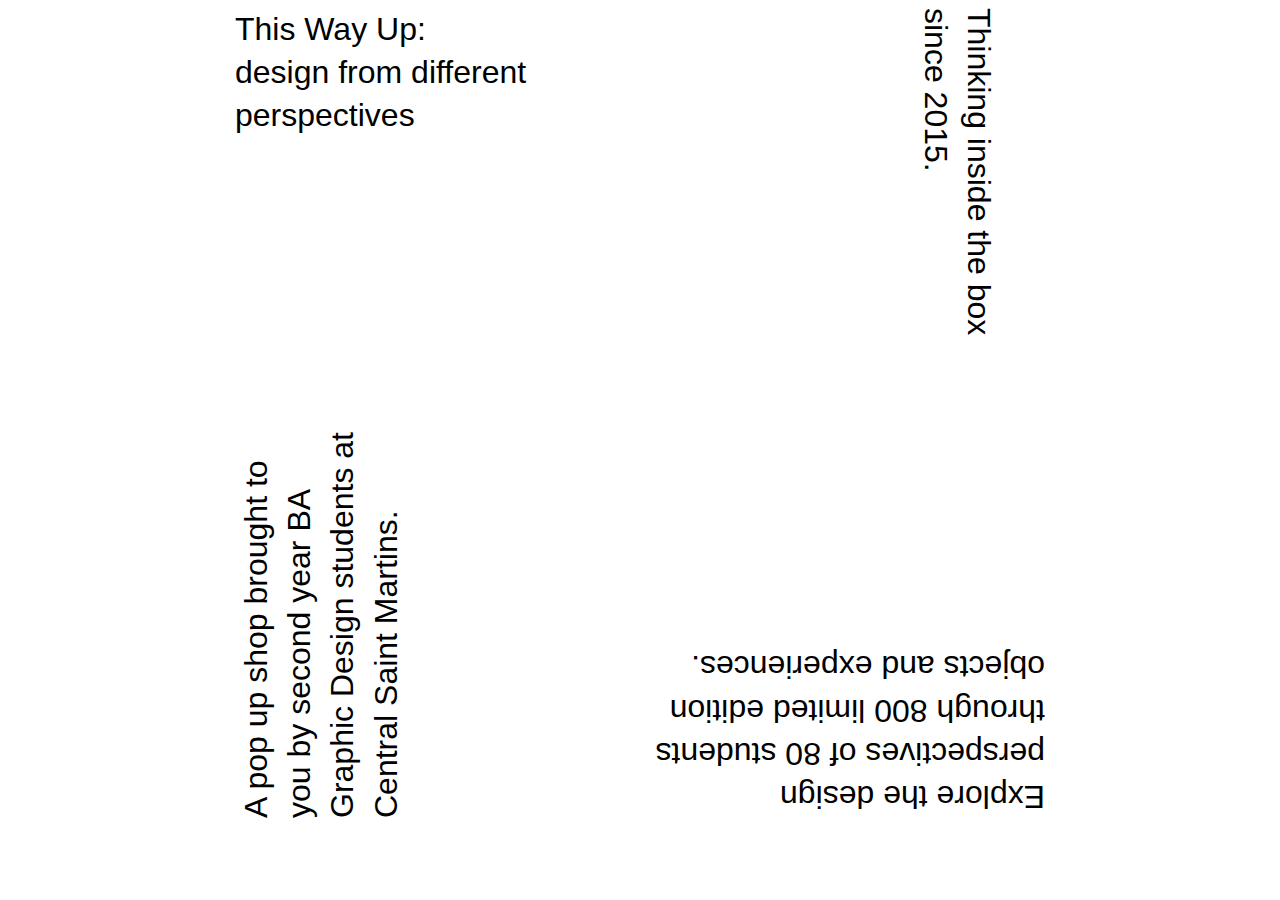
==== infoPages/about.html @ 142f73a6 "New main page" ====
<!DOCTYPE html>
<!--[if lt IE 7]>      <html class="no-js lt-ie9 lt-ie8 lt-ie7"> <![endif]-->
<!--[if IE 7]>         <html class="no-js lt-ie9 lt-ie8"> <![endif]-->
<!--[if IE 8]>         <html class="no-js lt-ie9"> <![endif]-->
<!--[if gt IE 8]><!--> <html class="no-js"> <!--<![endif]-->
    <head>
        <meta charset="utf-8">
        <meta http-equiv="X-UA-Compatible" content="IE=edge,chrome=1">
        <title>About This Way Up</title>
        <meta name="description" content="About This Way Up">
        
        <link rel="author" href=""/>

        <!--iOS -->
        <meta name="viewport" content="width=device-width, initial-scale=1.0">
        
        
        <!-- Place favicon.ico and apple-touch-icon.png in the root directory -->

        <link rel="stylesheet" href="styles/normalize.css">
        <link rel="stylesheet" href="styles/style.css">
        <script src="https://ajax.googleapis.com/ajax/libs/jquery/2.1.3/jquery.min.js"></script>

    </head>
    <body>

        <!--[if lt IE 9]>
            <p class="chromeframe">You are using an <strong>outdated</strong> browser. Please <a href="http://browsehappy.com/">upgrade your browser</a> or <a href="http://www.google.com/chromeframe/?redirect=true">activate Google Chrome Frame</a> to improve your experience.</p>
        <![endif]-->
			
		<div id="page-content3" class="page-content">
            <div id="nameList1" class="nameList larger">This Way Up:<br>design from different perspectives</div>
            <div id="nameList2" class="nameList larger">Thinking inside the box since 2015.</div> 
            <div id="nameList3" class="nameList larger">A pop up shop brought to you by second year BA Graphic Design students at Central Saint Martins.</div>
            <div id="nameList4" class="nameList larger">Explore the design perspectives of 80 students through 800 limited edition objects and experiences.</div>
        </div>

        <script src="scripts/custom.js"></script>
    </body>
</html>
---- infoPages/styles/style.css ----
/*@font-face {
    font-family: "Cooper Hewitt";
    src: url(fonts/CooperHewitt-Medium.woff);
    font-weight: normal;
}
@font-face {
    font-family: "Cooper Hewitt";
    src: url(fonts/CooperHewitt-Bold.woff);
    font-weight: bold;
}*/

/* default settings (layout only, NOT for typographic details) */

a:link{
	text-decoration:none;
	color:#c30;
}

a:visited{
	text-decoration:none;
	color:#a10;
}

body{
	background-color:#fff;
	font-family: "Cooper Hewitt", "Helvetica", sans-serif;
    line-height: 1.5em;
}


/* default typography presets */


h1{
	font-family: "Cooper Hewitt", "Helvetica", sans-serif;
	font-size: 4em;
}
h2{
	font-family: "Cooper Hewitt", "Helvetica", sans-serif;
	font-size:3em;
}
h3{
	font-size:2em;
}
h4{
	font-size:1.5em;
}
h5{
	font-size:1em;
}
h6{
	font-size:0.5em;
}
p{

}

div{

}



/* custom modifications */
.nameList{
    /*display:inline-block;*/
    position:relative;
    width:20%;
    float:left;
}
#page-content1 .nameList, #page-content2 .nameList{
    -webkit-column-count:2;
}
#page-content2 #nameList1{
    -webkit-column-count:1;
}
#nameList1{
    top:0em;
    left:0em;
    width:40vh;
    height:40vh;
}
#nameList2{
    transform: rotate(90deg);
    top:0em;
    right:0em;
    width:45vh;
    height:45vh;
}
#nameList3{
    transform: rotate(-90deg);
    bottom:0em;
    right:0em;
    width:45vh;
    height:45vh;
}
#nameList4{
    transform: rotate(180deg);
    bottom:0em;
    left:0em;
    width:45vh;
    height:45vh;
}

/* transform test */
.page-content{
    overflow:hidden;
    height:90vh;
    width:90vh;
    margin:0 auto;
    transform: rotate(0deg);
}

#mainLogo{
    width:100%;
    height:100%;
}

.header2{
    font-size:1.5em;
    font-weight: bold;
    line-height:1.2em;
}
.larger{
    font-size: 2em;
    line-height: 1.35em;
}

/* responsive design */

@media
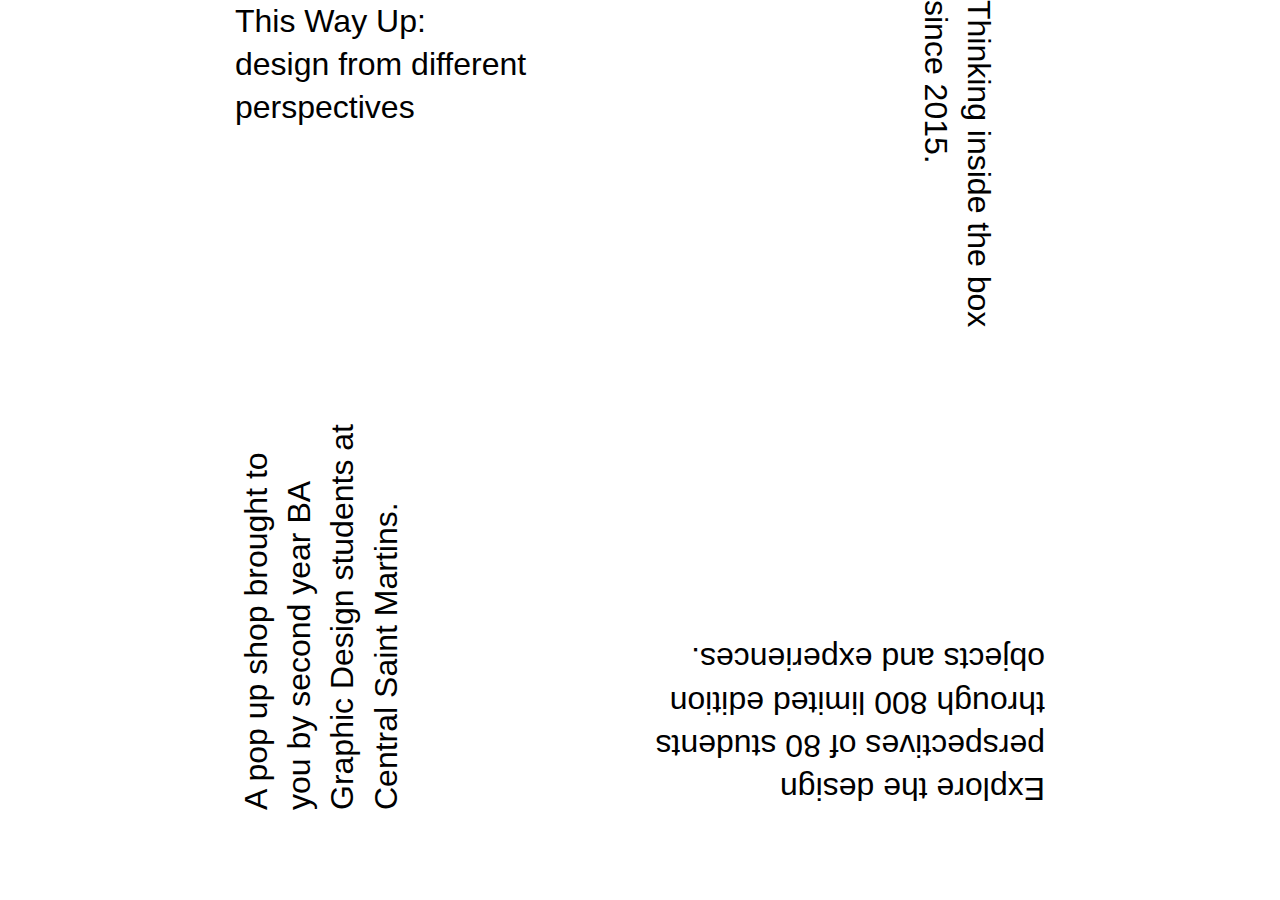
==== commit 0e98f1d1: "Merged InfoPages and main" ====
--- a/infoPages/about.html
+++ b/infoPages/about.html
@@ -17,10 +17,10 @@
         
         <!-- Place favicon.ico and apple-touch-icon.png in the root directory -->
 
-        <link rel="stylesheet" href="styles/normalize.css">
-        <link rel="stylesheet" href="styles/style.css">
+        <link rel="stylesheet" href="../styles/normalize.css">
+        <link rel="stylesheet" href="../styles/style.css">
         <script src="https://ajax.googleapis.com/ajax/libs/jquery/2.1.3/jquery.min.js"></script>
-
+        <script src="../scripts/script.js"></script>
     </head>
     <body>
 
@@ -34,7 +34,5 @@
             <div id="nameList3" class="nameList larger">A pop up shop brought to you by second year BA Graphic Design students at Central Saint Martins.</div>
             <div id="nameList4" class="nameList larger">Explore the design perspectives of 80 students through 800 limited edition objects and experiences.</div>
         </div>
-
-        <script src="scripts/custom.js"></script>
     </body>
 </html>
--- a/styles/style.css
+++ b/styles/style.css
@@ -0,0 +1,387 @@
+@font-face {
+    font-family: "Cooper Hewitt";
+    src: url(fonts/CooperHewitt-Medium.woff);
+    font-weight: normal;
+}
+@font-face {
+    font-family: "Cooper Hewitt";
+    src: url(fonts/CooperHewitt-Bold.woff);
+    font-weight: bold;
+}
+
+/* default settings (layout only, NOT for typographic details) */
+
+a:link{
+	text-decoration:none;
+	color:#c30;
+}
+
+a:visited{
+	text-decoration:none;
+	color:#a10;
+}
+
+body{
+	background-color:#fff;
+	font-family: "Cooper Hewitt", "Helvetica", sans-serif;
+    line-height: 1.5em;
+    overflow: hidden;
+}
+
+
+/* default typography presets */
+
+
+h1{
+	font-family: "Cooper Hewitt", "Helvetica", sans-serif;
+	font-size: 4em;
+}
+h2{
+	font-family: "Cooper Hewitt", "Helvetica", sans-serif;
+	font-size:3em;
+}
+h3{
+	font-size:2em;
+}
+h4{
+	font-size:1.5em;
+}
+h5{
+	font-size:1em;
+}
+h6{
+	font-size:0.5em;
+}
+p{
+
+}
+
+div{
+
+}
+
+
+
+/* custom modifications */
+.nameList{
+    /*display:inline-block;*/
+    position:relative;
+    width:20%;
+    float:left;
+}
+#page-content1 .nameList, #page-content2 .nameList{
+    -webkit-column-count:2;
+}
+#page-content2 #nameList1{
+    -webkit-column-count:1;
+}
+#nameList1{
+    top:0em;
+    left:0em;
+    width:40vh;
+    height:40vh;
+}
+#nameList2{
+    transform: rotate(90deg);
+    top:0em;
+    right:0em;
+    width:45vh;
+    height:45vh;
+}
+#nameList3{
+    transform: rotate(-90deg);
+    bottom:0em;
+    right:0em;
+    width:45vh;
+    height:45vh;
+}
+#nameList4{
+    transform: rotate(180deg);
+    bottom:0em;
+    left:0em;
+    width:45vh;
+    height:45vh;
+}
+
+/* transform test */
+.page-content{
+    overflow:hidden;
+    height:90vh;
+    width:90vh;
+    margin:0 auto;
+    transform: rotate(0deg);
+}
+
+#mainLogo{
+    width:100%;
+    height:100%;
+}
+
+.header2{
+    font-size:1.5em;
+    font-weight: bold;
+    line-height:1.2em;
+}
+.larger{
+    font-size: 2em;
+    line-height: 1.35em;
+}
+
+
+/* By Jordan Woodage */
+.it, span, .cube .side {
+    display: inline-block;
+}
+.show {
+    opacity: 1 !important;
+}
+.hide {
+    opacity: 0 !important;
+}
+* {
+    -webkit-box-sizing: border-box;
+    -moz-box-sizing: border-box;
+    box-sizing: border-box;
+}
+.main {
+    width: 100vw;
+    height: 90vh;
+    overflow: hidden;
+}
+.cube, .cube .side {
+    width: 500px;
+    height: 500px;
+    background: rgba(255, 255, 255, 0.9);
+    -webkit-box-shadow: inset 0 0 0 20px #000;
+    /*  0 0 0px 1px #ff0000; */
+
+    -moz-box-shadow: inset 0 0 0 10px #334455;
+    /* , 0 0 0px 1px #334455; */
+
+    -webkit-transform-style: preserve-3d;
+    -moz-transform-style: preserve-3d;
+    -ms-transform-style: preserve-3d;
+    -o-transform-style: preserve-3d;
+    transform-style: preserve-3d;
+    /*background: url(http://www.upwaythis.com/images/logo-2.png) #fff;
+    background-size: 90%;
+    background-position: 50% 50%;*/
+}
+.cube .side {
+    position: absolute;
+    top: 0;
+    left: 0;
+}
+.cube .top {
+    top: -500px;
+    -webkit-transform: rotateX(90deg);
+    -moz-transform: rotateX(90deg);
+    -ms-transform: rotateX(90deg);
+    -o-transform: rotateX(90deg);
+    transform: rotateX(90deg);
+    -webkit-transform-origin: 50% 100%;
+    -moz-transform-origin: 50% 100%;
+    -ms-transform-origin: 50% 100%;
+    -o-transform-origin: 50% 100%;
+    transform-origin: 50% 100%;
+    background: url(http://www.upwaythis.com/images/logo-3.png) #fff;
+    background-size: 90%;
+    background-position: 50% 50%;
+}
+.cube .left {
+    left: -500px;
+    -webkit-transform: rotateY(-90deg);
+    -moz-transform: rotateY(-90deg);
+    -ms-transform: rotateY(-90deg);
+    -o-transform: rotateY(-90deg);
+    transform: rotateY(-90deg);
+    -webkit-transform-origin: 100% 50%;
+    -moz-transform-origin: 100% 50%;
+    -ms-transform-origin: 100% 50%;
+    -o-transform-origin: 100% 50%;
+    transform-origin: 100% 50%;
+    background: #fff;
+    background-size: 90%;
+    background-position: 50% 50%;
+}
+.cube .right {
+    left: 500px;
+    -webkit-transform: rotateY(90deg);
+    -moz-transform: rotateY(90deg);
+    -ms-transform: rotateY(90deg);
+    -o-transform: rotateY(90deg);
+    transform: rotateY(90deg);
+    -webkit-transform-origin: 0% 50%;
+    -moz-transform-origin: 0% 50%;
+    -ms-transform-origin: 0% 50%;
+    -o-transform-origin: 0% 50%;
+    transform-origin: 0% 50%;
+    background: #fff;
+    background-size: 90%;
+    background-position: 50% 50%;
+}
+.cube .bottom {
+    top: 500px;
+    -webkit-transform: rotateX(-90deg);
+    -moz-transform: rotateX(-90deg);
+    -ms-transform: rotateX(-90deg);
+    -o-transform: rotateX(-90deg);
+    transform: rotateX(-90deg);
+    -webkit-transform-origin: 50% 0%;
+    -moz-transform-origin: 50% 0%;
+    -ms-transform-origin: 50% 0%;
+    -o-transform-origin: 50% 0%;
+    transform-origin: 50% 0%;
+    background: url(http://www.upwaythis.com/images/logo-3.png) #fff;
+    background-size: 90%;
+    background-position: 50% 50%;
+}
+.cube .bottom .back {
+    top: 500px;
+    -webkit-transform: rotateX(-90deg);
+    -moz-transform: rotateX(-90deg);
+    -ms-transform: rotateX(-90deg);
+    -o-transform: rotateX(-90deg);
+    transform: rotateX(-90deg);
+    -webkit-transform-origin: 50% 0%;
+    -moz-transform-origin: 50% 0%;
+    -ms-transform-origin: 50% 0%;
+    -o-transform-origin: 50% 0%;
+    transform-origin: 50% 0%;
+    background: url(http://www.upwaythis.com/images/logo-4.png) #fff;
+    background-size: 90%;
+    background-position: 50% 50%;
+}
+/* Slides ------------------------------------------------------------------ */
+
+.wrap {
+    -webkit-perspective: 800px;
+    perspective: 800px;
+    -webkit-perspective-origin: 50vw 30vh;
+    perspective-origin: 50vw 30vh;
+    position: absolute;
+    top: 0%;
+    left: 0%;
+    width: 100vw;
+    height: 100vh;
+    overflow: hidden;
+}
+.cube {
+    transform: translate3d(50%, 30%, -1000px);
+    -webkit-transform-origin: 50% 50% -250px;
+    background: url(http://www.upwaythis.com/images/logo-2.png) #fff;
+    background-size: 90%;
+    background-position: 50% 50%;
+}
+.cube.rotate {
+    -webkit-animation: rotate-cube-slow 8s linear infinite;
+    -moz-animation: rotate-cube-slow 8s linear infinite;
+    -ms-animation: rotate-cube-slow 8s linear infinite;
+    -o-animation: rotate-cube-slow 8s linear infinite;
+    animation: rotate-cube-slow 8s linear infinite;
+}
+.cube .flat {
+    -webkit-transition: all 1.3s linear;
+    -moz-transition: all 1.3s linear;
+    -ms-transition: all 1.3s linear;
+    -o-transition: all 1.3s linear;
+    transition: all 1.3s ease-in;
+}
+.cube .top.flat {
+    -webkit-transform: rotateX(0deg);
+    -moz-transform: rotateX(0deg);
+    -ms-transform: rotateX(0deg);
+    -o-transform: rotateX(0deg);
+    transform: rotateX(0deg);
+    top: -480px;
+}
+.cube .left.flat {
+    -webkit-transform: rotateY(0deg);
+    -moz-transform: rotateY(0deg);
+    -ms-transform: rotateY(0deg);
+    -o-transform: rotateY(0deg);
+    transform: rotateY(0deg);
+    left: -480px;
+}
+.cube .right.flat {
+    -webkit-transform: rotateY(0deg);
+    -moz-transform: rotateY(0deg);
+    -ms-transform: rotateY(0deg);
+    -o-transform: rotateY(0deg);
+    transform: rotateY(0deg);
+    left: 480px;
+}
+.cube .bottom.flat {
+    -webkit-transform: rotateX(0deg);
+    -moz-transform: rotateX(0deg);
+    -ms-transform: rotateX(0deg);
+    -o-transform: rotateX(0deg);
+    transform: rotateX(0deg);
+    top: 480px;
+}
+.cube .back.flat {
+    -webkit-transform: rotateX(0deg);
+    -moz-transform: rotateX(0deg);
+    -ms-transform: rotateX(0deg);
+    -o-transform: rotateX(0deg);
+    transform: rotateX(0deg);
+    top: 480px;
+}
+.cube.flat {
+    box-shadow: inset 0 0 0 20px #000;
+    background-size: 40%;
+    background-position: 10% 10%;
+    background-repeat: no-repeat;
+}
+.cube .flat {
+    background: #fff;
+}
+.return-flat {
+    transform: rotateX(0deg), rotateY(0deg);
+    transition: all 2.3s ease-in;
+}
+.flat .rotate-button {
+    background: url('http://www.jordanwoodage.com/rotatebutton.svg');
+    width: 50px;
+    height: 50px;
+    background-repeat: no-repeat;
+    top: 45%;
+    left: 45%;
+    position: absolute;
+    cursor: pointer;
+}
+.rotate-button: :hover {} .flat .arrow-left, .flat .arrow-right, .flat .arrow-down, .flat .arrow-up {
+    background: url('http://www.jordanwoodage.com/arrowbutton.svg');
+    width: 50px;
+    height: 50px;
+    position: absolute;
+    background-size: 40%;
+    background-repeat: no-repeat;
+    cursor: pointer;
+    background-position: 42% 42%;
+}
+.arrow-left {
+    top: 45%;
+    left: 10%;
+    transform: rotate(90deg);
+}
+.arrow-right {
+    top: 45%;
+    right: 10%;
+    transform: rotate(270deg);
+}
+.arrow-down {
+    bottom: 10%;
+    left: 45%;
+}
+.arrow-up {
+    top: 10%;
+    left: 45%;
+    transform: rotate(180deg);
+}
+
+
+/* responsive design */
+
+@media
+
